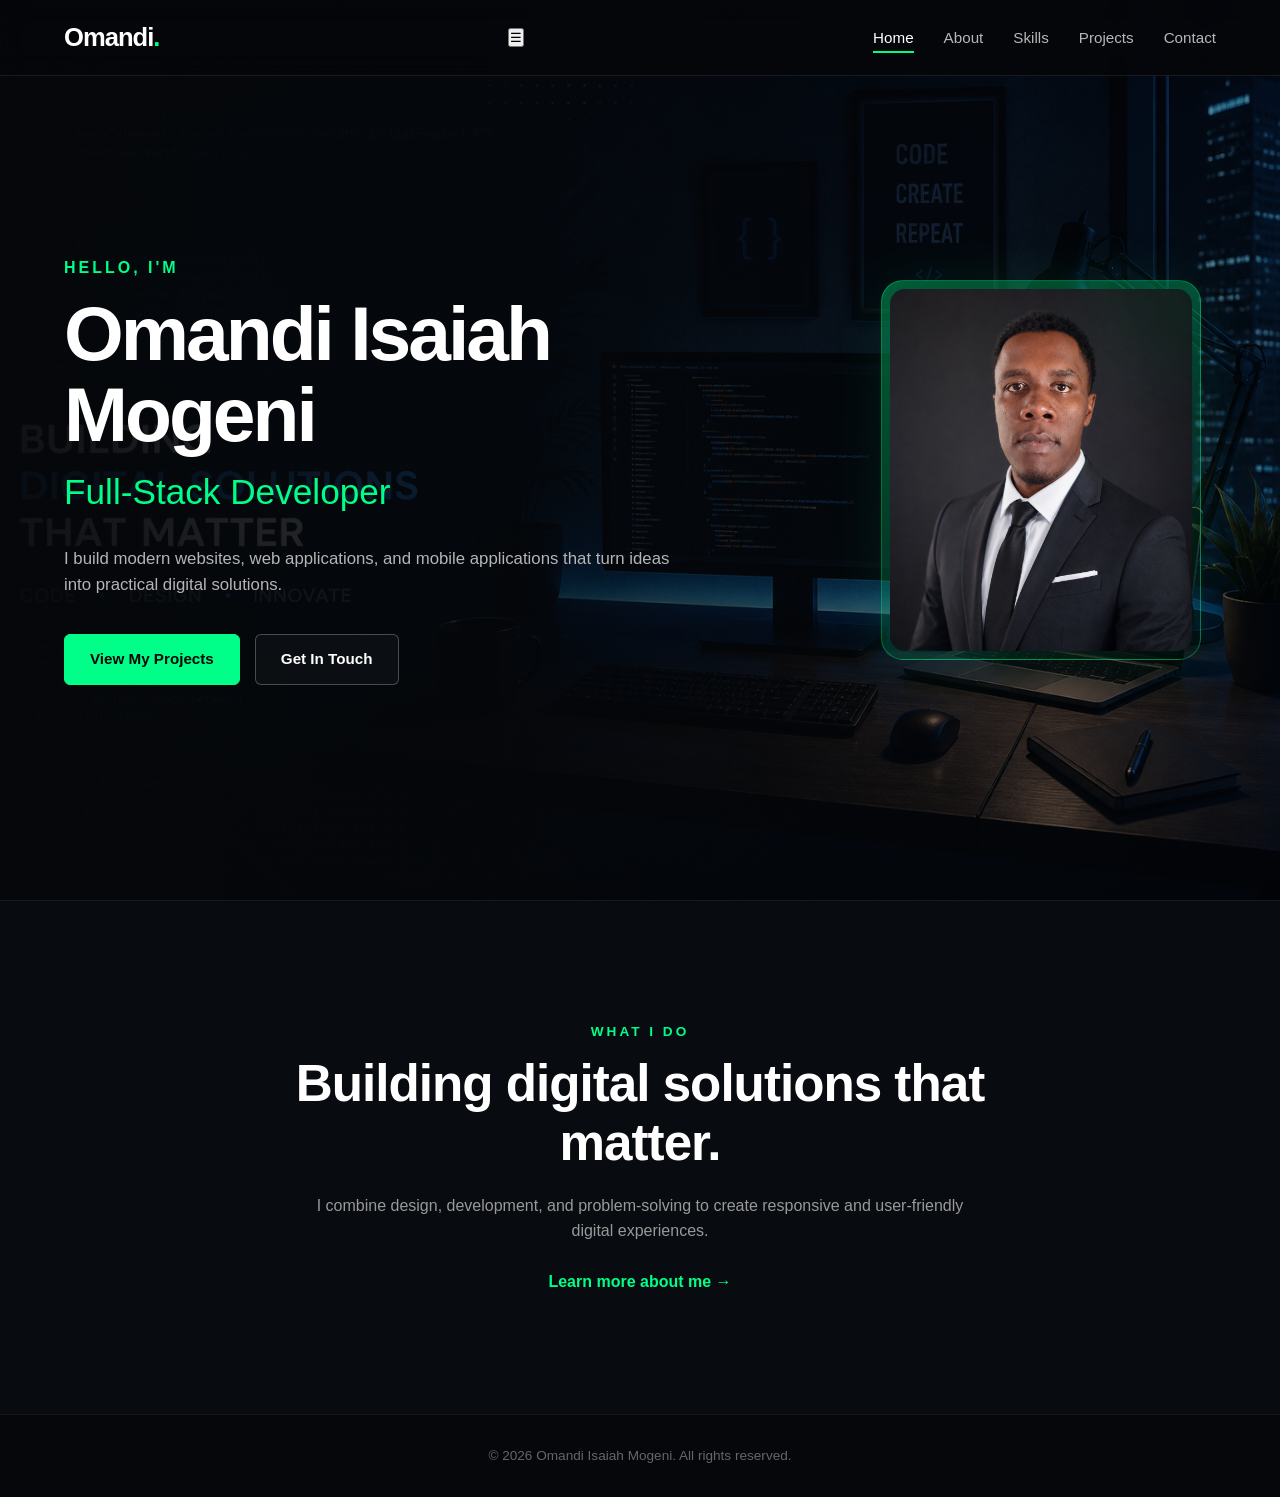
==== index.html @ c2a59184 "Add files via upload" ====
<!DOCTYPE html>
<html lang="en">
  <head>
  <meta charset="UTF-8">
  <meta
name="viewport"
content="width=device-width, initial-scale=1.0">
<meta
name="author"
content="Omandi Isaiah Mogeni">
<meta
name="description"
content="Omandi Isaiah Mogeni is a Full-Stack Developer creating modern websites, web applications, and mobile applications.">

  <title>
    Omandi Isaiah Mogeni | Full-Stack Developer
    </title> 
    <link rel="stylesheet" href="index.css">
</head>
<body>
    <!-- =========================
       HEADER
  ========================== -->  
  <header class="site-header">
    <nav class="navbar">

  <a href="index.html" class="logo">
    Omandi<span>.</span>
  </a>

  <ul class="nav-links">

    <li>
      <a href="index.html" class="active" target="_blank" rel="noopener noreferrer">
        Home
      </a>
    </li>

    <li>
      <a href="about.html"target="_blank" rel="noopener noreferrer">
        About
      </a>
    </li>

    <li>
      <a href="skills.html"target="_blank" rel="noopener noreferrer">
        Skills
      </a>
    </li>

    <li>
      <a href="projects.html"target="_blank" rel="noopener noreferrer">
        Projects
      </a>
    </li>

    <li>
      <a href="contact.html"target="_blank" rel="noopener noreferrer">
        Contact
      </a>
    </li>

  </ul>

</nav>

  </header>  
  <!-- =========================
       MAIN
  ========================== --> 
  <main><!-- HERO -->

<section class="hero" id="home">

  <!-- Text -->

  <div class="hero-content">

    <p class="greeting">
      Hello, I'm
    </p>

    <h1>
      Omandi Isaiah Mogeni
    </h1>

    <h2>
      Full-Stack Developer
    </h2>

    <p class="hero-description">
      I build modern websites, web applications,
      and mobile applications that turn ideas into
      practical digital solutions.
    </p>


    <!-- Buttons -->

    <div class="hero-buttons">

      <a
        href="projects.html"
        class="btn primary-btn"
        target="_blank" rel="noopener noreferrer"
      >
        View My Projects
      </a>

      <a
        href="contact.html"
        class="btn secondary-btn"
        target="_blank" rel="noopener noreferrer"
      >
        Get In Touch
      </a>

    </div>

  </div>


  <!-- =========================
       PROFILE PHOTO
  ========================== -->

  <div class="hero-photo">

    <div class="photo-frame">

      <img
        src="profile.jpg"
        alt="Omandi Isaiah Mogeni"
      >

    </div>

  </div>

</section>


<!-- =========================
     INTRODUCTION
========================== -->

<section class="intro">

  <div class="intro-content">

    <p class="section-label">
      What I Do
    </p>

    <h2>
      Building digital solutions that matter.
    </h2>

    <p>
      I combine design, development, and problem-solving
      to create responsive and user-friendly digital
      experiences.
    </p>

    <a
      href="about.html"
      class="text-link"
      target="_blank" rel="noopener noreferrer"
    >
      Learn more about me →
    </a>

  </div>

</section>

  </main>  <!-- =========================
       FOOTER
  ========================== -->  <footer class="site-footer"><p>
  &copy; 2026 Omandi Isaiah Mogeni.
  All rights reserved.
</p>

  </footer>
  <script src="script.js"></script>
  </body>
  </html>
---- index.css ----
/* =========================================
OMandi Isaiah Mogeni
Personal Portfolio - Landing Page
index.css
========================================= */

/* =========================================
RESET
========================================= */

* {
  margin: 0;
  padding: 0;
  box-sizing: border-box;
  }

html {
scroll-behavior: smooth;
}

body {
min-height: 100vh;

font-family:
Arial,
Helvetica,
sans-serif;

background: #05070a;
color: #ffffff;

line-height: 1.6;
}

/* =========================================
GENERAL
========================================= */

a {
color: inherit;
text-decoration: none;
}

ul {
list-style: none;
}

img {
max-width: 100%;
}

/* =========================================
HEADER
========================================= */

.site-header {
position: fixed;

top: 0;
left: 0;

width: 100%;

z-index: 1000;

background: rgba(5, 7, 10, 0.85);

backdrop-filter: blur(14px);

border-bottom: 1px solid rgba(255, 255, 255, 0.08);
}

/* =========================================
NAVBAR
========================================= */

.navbar {
width: 90%;
max-width: 1200px;

min-height: 75px;

margin: 0 auto;

display: flex;

align-items: center;
justify-content: space-between;

gap: 30px;
}

/* =========================================
LOGO
========================================= */

.logo {
font-size: 1.6rem;

font-weight: 700;

letter-spacing: -1px;

white-space: nowrap;
}

.logo span {
color: #00ff88;
}

/* =========================================
NAVIGATION LINKS
========================================= */

.nav-links {
display: flex;

align-items: center;

gap: 30px;
}

.nav-links a {
position: relative;

color: #b7b7b7;

font-size: 0.95rem;

transition: 0.3s ease;
}

.nav-links a:hover,
.nav-links a.active {
color: #ffffff;
}

/* Navigation underline */

.nav-links a::after {
content: "";

position: absolute;

left: 0;
bottom: -7px;

width: 0;
height: 2px;

background: #00ff88;

transition: width 0.3s ease;
}

.nav-links a:hover::after,
.nav-links a.active::after {
width: 100%;
}

/* =========================================
HERO
========================================= */

.hero {
position: relative;

min-height: 100vh;

width: 100%;

padding: 120px 5% 80px;

display: flex;

align-items: center;
justify-content: space-between;

gap: 70px;

overflow: hidden;

background-image:
linear-gradient(
90deg,
rgba(5, 7, 10, 0.96) 0%,
rgba(5, 7, 10, 0.82) 42%,
rgba(5, 7, 10, 0.42) 100%
),
url("background.png");

background-size: cover;

background-position: center;

background-repeat: no-repeat;
}

/* =========================================
HERO CONTENT
========================================= */

.hero-content {
position: relative;

z-index: 2;

width: 100%;
max-width: 700px;
}

/* =========================================
GREETING
========================================= */

.greeting {
margin-bottom: 12px;

color: #00ff88;

font-size: 1rem;

font-weight: 700;

letter-spacing: 3px;

text-transform: uppercase;
}

/* =========================================
MAIN HEADING
========================================= */

.hero h1 {
margin-bottom: 10px;

font-size: clamp(2.7rem, 6vw, 5.5rem);

line-height: 1.05;

letter-spacing: -3px;

font-weight: 800;
}

/* =========================================
JOB TITLE
========================================= */

.hero h2 {
margin-bottom: 25px;

color: #00ff88;

font-size: clamp(1.4rem, 3vw, 2.2rem);

font-weight: 500;
}

/* =========================================
DESCRIPTION
========================================= */

.hero-description {
max-width: 620px;

margin-bottom: 35px;

color: #b5b5b5;

font-size: 1.05rem;
}

/* =========================================
HERO BUTTONS
========================================= */

.hero-buttons {
display: flex;

flex-wrap: wrap;

gap: 15px;
}

/* =========================================
BUTTON
========================================= */

.btn {
display: inline-flex;

align-items: center;
justify-content: center;

min-height: 48px;

padding: 12px 25px;

border-radius: 6px;

font-size: 0.95rem;

font-weight: 700;

transition:
transform 0.3s ease,
box-shadow 0.3s ease,
border-color 0.3s ease,
color 0.3s ease;
}

/* Primary */

.primary-btn {
background: #00ff88;

color: #050505;

border: 1px solid #00ff88;
}

.primary-btn:hover {
transform: translateY(-3px);

box-shadow:
0 12px 30px rgba(0, 255, 136, 0.2);
}

/* Secondary */

.secondary-btn {
background: rgba(255, 255, 255, 0.03);

color: #ffffff;

border: 1px solid rgba(255, 255, 255, 0.25);
}

.secondary-btn:hover {
transform: translateY(-3px);

color: #00ff88;

border-color: #00ff88;
}

/* =========================================
PROFILE PHOTO
========================================= */

.hero-photo {
position: relative;

z-index: 2;

flex: 0 0 350px;

display: flex;

align-items: center;
justify-content: center;
}

/* Photo frame */

.photo-frame {
position: relative;

width: 320px;
height: 380px;

padding: 8px;

background:
linear-gradient(
145deg,
rgba(0, 255, 136, 0.35),
rgba(0, 255, 136, 0.03)
);

border: 1px solid rgba(0, 255, 136, 0.35);

border-radius: 22px;

overflow: hidden;

box-shadow:
0 0 60px rgba(0, 255, 136, 0.08);

transition: 0.4s ease;
}

/* Photo frame hover */

.photo-frame:hover {
transform: translateY(-8px);

border-color: #00ff88;

box-shadow:
0 25px 70px rgba(0, 255, 136, 0.15);
}

/* Photo */

.photo-frame img {
width: 100%;
height: 100%;

display: block;

object-fit: cover;

object-position: center;

border-radius: 15px;
}

/* =========================================
PHOTO GLOW
========================================= */

.photo-frame::before {
content: "";

position: absolute;

width: 180px;
height: 180px;

top: -90px;
right: -90px;

background: #00ff88;

opacity: 0.08;

border-radius: 50%;

filter: blur(50px);

pointer-events: none;
}

/* =========================================
INTRODUCTION
========================================= */

.intro {
width: 100%;

padding: 120px 5%;

background: #080b0f;

border-top: 1px solid rgba(255, 255, 255, 0.06);
}

/* =========================================
INTRO CONTENT
========================================= */

.intro-content {
width: 100%;

max-width: 800px;

margin: 0 auto;

text-align: center;
}

/* =========================================
SECTION LABEL
========================================= */

.section-label {
margin-bottom: 12px;

color: #00ff88;

font-size: 0.85rem;

font-weight: 700;

letter-spacing: 3px;

text-transform: uppercase;
}

/* =========================================
INTRO HEADING
========================================= */

.intro h2 {
margin-bottom: 20px;

font-size: clamp(2rem, 4vw, 3.2rem);

line-height: 1.15;

letter-spacing: -1px;
}

/* =========================================
INTRO TEXT
========================================= */

.intro p:not(.section-label) {
max-width: 650px;

margin: 0 auto 25px;

color: #999999;

font-size: 1rem;
}

/* =========================================
TEXT LINK
========================================= */

.text-link {
display: inline-block;

color: #00ff88;

font-weight: 700;

transition: 0.3s ease;
}

.text-link:hover {
transform: translateX(5px);
}

/* =========================================
FOOTER
========================================= */

.site-footer {
width: 100%;

padding: 30px 5%;

text-align: center;

background: #05070a;

border-top: 1px solid rgba(255, 255, 255, 0.06);

color: #666666;

font-size: 0.85rem;
}

/* =========================================
TABLETS
========================================= */

@media (max-width: 950px) {

.hero {
gap: 40px;

padding-left: 6%;
padding-right: 6%;

}

.hero h1 {
font-size: clamp(2.5rem, 6vw, 4rem);
}

.hero-photo {
flex: 0 0 280px;
}

.photo-frame {
width: 270px;
height: 330px;
}

.nav-links {
gap: 20px;
}

}

/* =========================================
MOBILE / TABLET
========================================= */

@media (max-width: 750px) {

.navbar {
min-height: 70px;
}

.nav-links {
gap: 14px;
}

.nav-links a {
font-size: 0.82rem;
}

/* Hero becomes vertical */

.hero {
min-height: auto;

padding-top: 130px;
padding-bottom: 90px;

flex-direction: column;

text-align: center;

background-position: center;

}

.hero-content {
max-width: 650px;
}

.hero-description {
margin-left: auto;
margin-right: auto;
}

.hero-buttons {
justify-content: center;
}

.hero-photo {
flex: none;

width: 100%;

}

.photo-frame {
width: 260px;
height: 320px;
}

}

/* =========================================
SMALL MOBILE
========================================= */

@media (max-width: 550px) {

.site-header {
position: absolute;
}

.navbar {
width: 94%;

flex-direction: column;

justify-content: center;

gap: 8px;

padding: 15px 0;

}

.nav-links {
width: 100%;

justify-content: center;

flex-wrap: wrap;

gap: 10px 15px;

}

.nav-links a {
font-size: 0.78rem;
}

.hero {
padding-top: 155px;

padding-left: 6%;
padding-right: 6%;

}

.greeting {
font-size: 0.8rem;

letter-spacing: 2px;

}

.hero h1 {
font-size: 2.5rem;

letter-spacing: -1.5px;

}

.hero h2 {
font-size: 1.35rem;
}

.hero-description {
font-size: 0.95rem;
}

.hero-buttons {
width: 100%;

flex-direction: column;

gap: 12px;

}

.btn {
width: 100%;
}

.photo-frame {
width: 230px;
height: 285px;
}

.intro {
padding: 85px 7%;
}

.intro h2 {
font-size: 2rem;
}

}

/* =========================================
VERY SMALL PHONES
========================================= */

@media (max-width: 380px) {

.nav-links {
gap: 8px 11px;
}

.nav-links a {
font-size: 0.7rem;
}

.hero h1 {
font-size: 2.2rem;
}

.photo-frame {
width: 210px;
height: 265px;
}

}
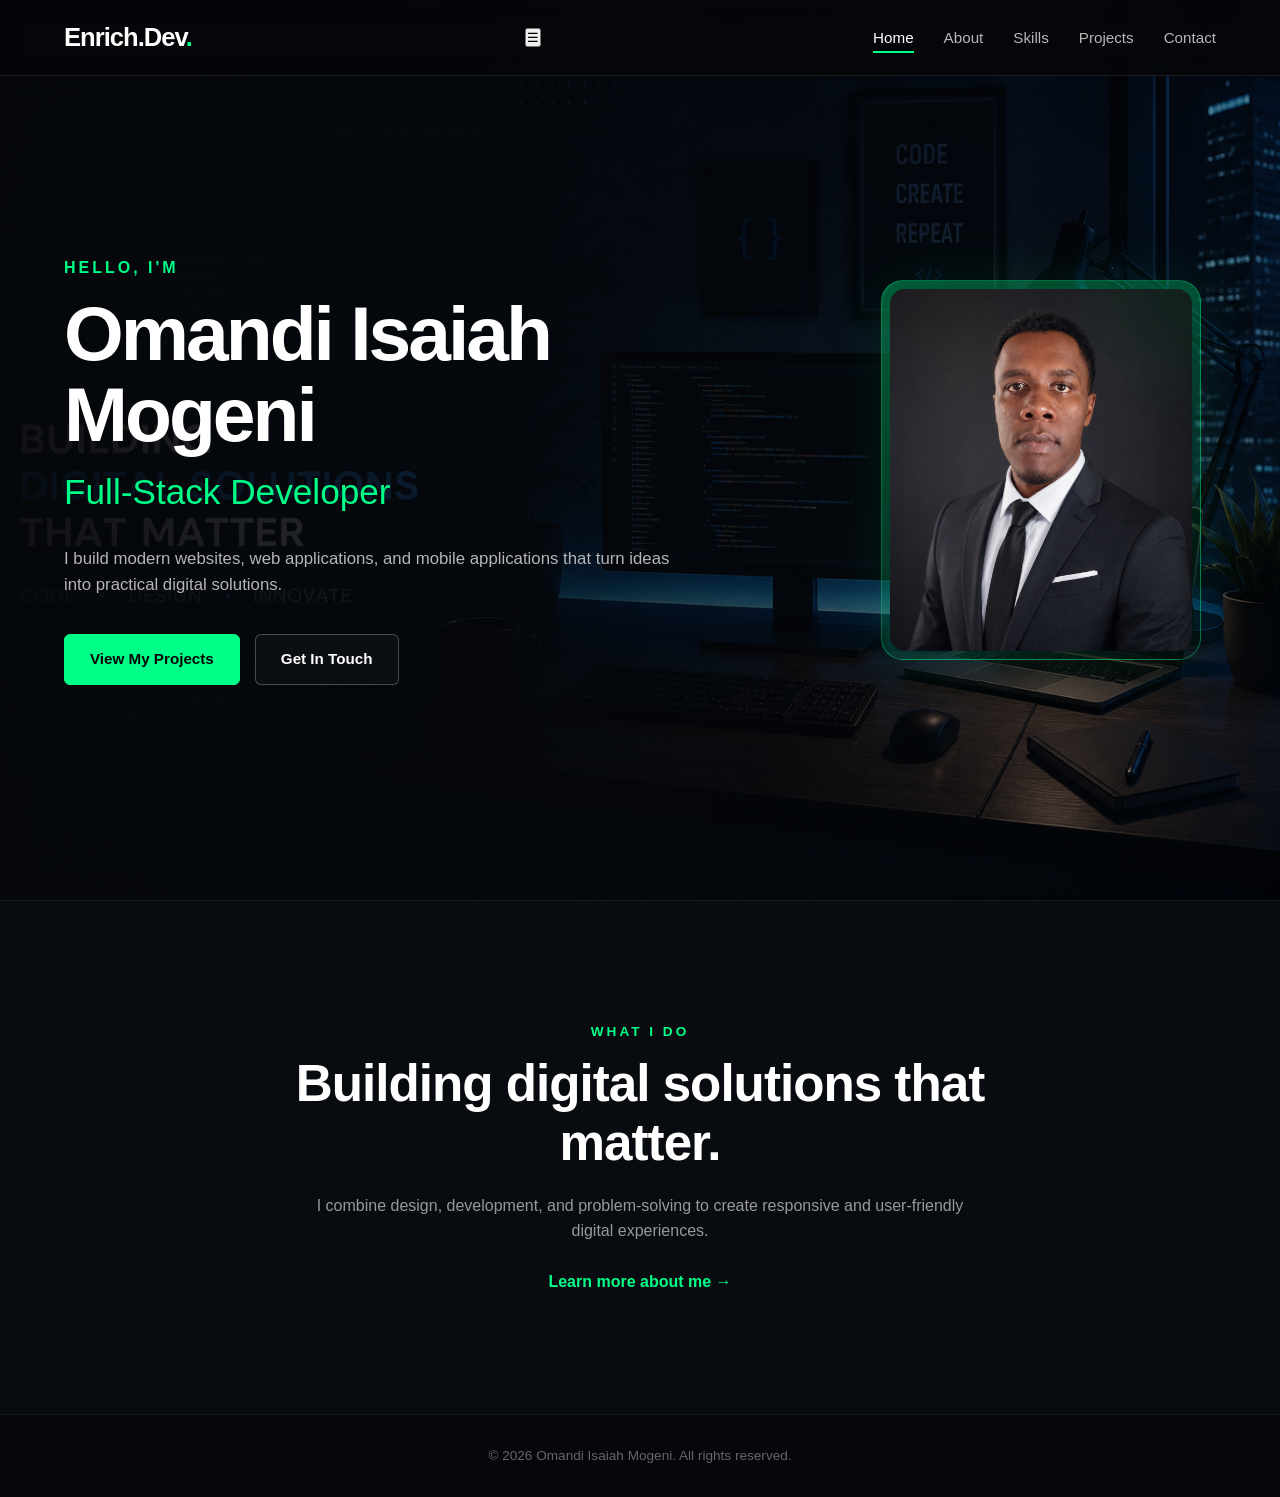
==== commit 913a24ec: "Update index.html" ====
--- a/index.html
+++ b/index.html
@@ -1,13 +1,19 @@
 <!DOCTYPE html>
+
 <html lang="en">
+
   <head>
+
   <meta charset="UTF-8">
+
   <meta
 name="viewport"
 content="width=device-width, initial-scale=1.0">
+
 <meta
 name="author"
 content="Omandi Isaiah Mogeni">
+
 <meta
 name="description"
 content="Omandi Isaiah Mogeni is a Full-Stack Developer creating modern websites, web applications, and mobile applications.">
@@ -18,46 +24,55 @@
     <link rel="stylesheet" href="index.css">
 </head>
 <body>
-    <!-- =========================
-       HEADER
-  ========================== -->  
+    
+
   <header class="site-header">
     <nav class="navbar">
 
   <a href="index.html" class="logo">
-    Omandi<span>.</span>
+    Enrich.Dev<span>.</span>
   </a>
 
   <ul class="nav-links">
 
     <li>
-      <a href="index.html" class="active" target="_blank" rel="noopener noreferrer">
+
+      <a href="index.html" class="active">
         Home
       </a>
+
     </li>
 
     <li>
-      <a href="about.html"target="_blank" rel="noopener noreferrer">
+
+      <a href="about.html">
         About
       </a>
+
     </li>
 
     <li>
-      <a href="skills.html"target="_blank" rel="noopener noreferrer">
+
+      <a href="skills.html">
         Skills
       </a>
+
     </li>
 
     <li>
-      <a href="projects.html"target="_blank" rel="noopener noreferrer">
+
+      <a href="projects.html">
         Projects
       </a>
+
     </li>
 
     <li>
-      <a href="contact.html"target="_blank" rel="noopener noreferrer">
+
+      <a href="contact.html">
         Contact
       </a>
+
     </li>
 
   </ul>
@@ -65,15 +80,12 @@
 </nav>
 
   </header>  
-  <!-- =========================
-       MAIN
-  ========================== --> 
-  <main><!-- HERO -->
+  
+  <main>
 
 <section class="hero" id="home">
 
-  <!-- Text -->
-
+  
   <div class="hero-content">
 
     <p class="greeting">
@@ -102,7 +114,7 @@
       <a
         href="projects.html"
         class="btn primary-btn"
-        target="_blank" rel="noopener noreferrer"
+        
       >
         View My Projects
       </a>
@@ -110,7 +122,7 @@
       <a
         href="contact.html"
         class="btn secondary-btn"
-        target="_blank" rel="noopener noreferrer"
+        
       >
         Get In Touch
       </a>
@@ -120,9 +132,7 @@
   </div>
 
 
-  <!-- =========================
-       PROFILE PHOTO
-  ========================== -->
+  
 
   <div class="hero-photo">
 
@@ -140,9 +150,6 @@
 </section>
 
 
-<!-- =========================
-     INTRODUCTION
-========================== -->
 
 <section class="intro">
 
@@ -165,7 +172,7 @@
     <a
       href="about.html"
       class="text-link"
-      target="_blank" rel="noopener noreferrer"
+      
     >
       Learn more about me →
     </a>
@@ -174,14 +181,19 @@
 
 </section>
 
-  </main>  <!-- =========================
-       FOOTER
-  ========================== -->  <footer class="site-footer"><p>
+  </main>  
+
+  <footer class="site-footer">
+<p>
   &copy; 2026 Omandi Isaiah Mogeni.
   All rights reserved.
 </p>
 
   </footer>
-  <script src="script.js"></script>
+
+  <script src="script.js">
+</script>
+
   </body>
+
   </html>
